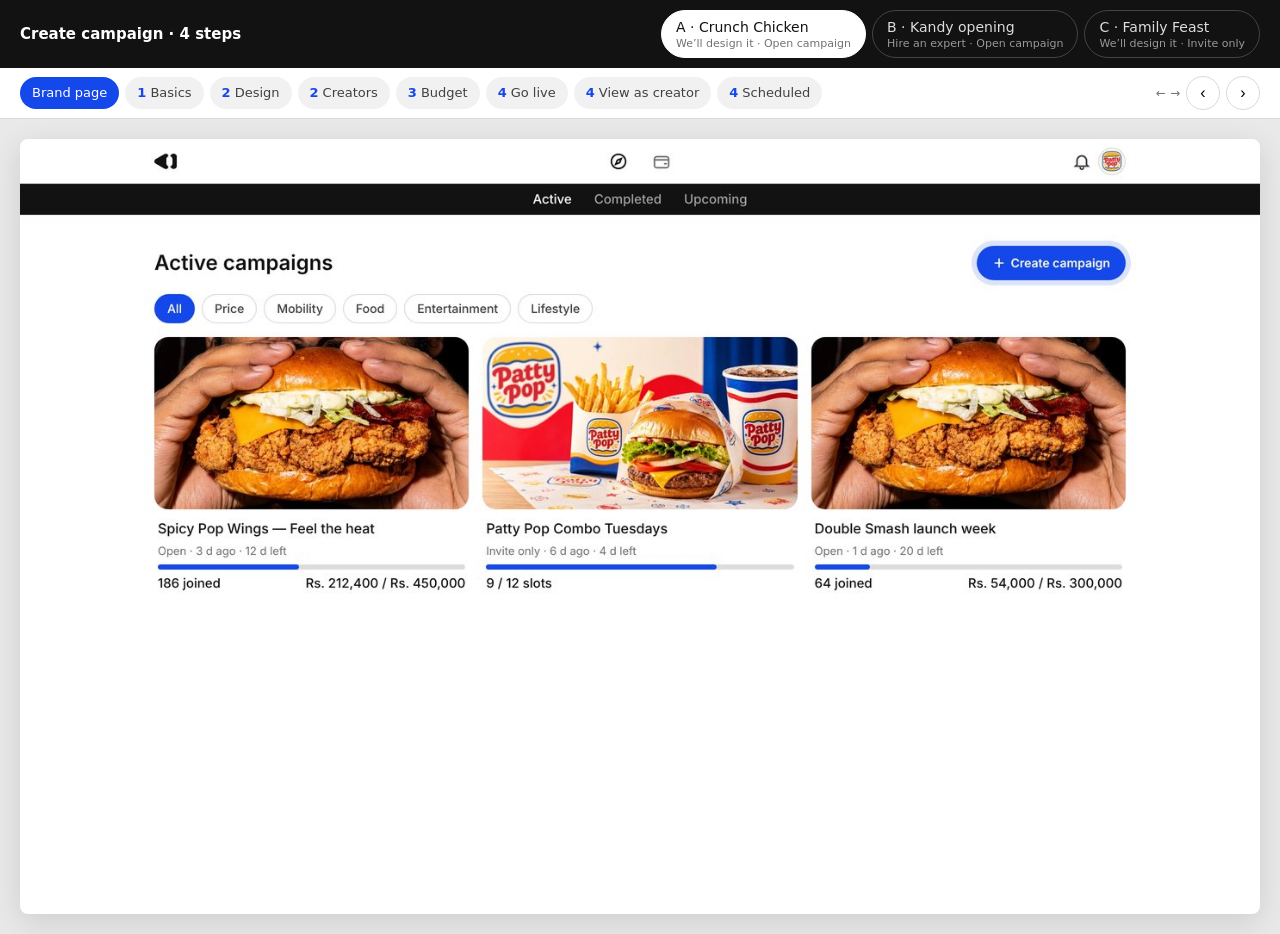
==== campaign-screens/campaign-flow.html @ 77f5c112 "Add campaign-flow.html: a single file to click through the flow All screens of the three campaign ty" ====
<!DOCTYPE html>
<html lang="en"><head><meta charset="UTF-8"><meta name="viewport" content="width=device-width, initial-scale=1">
<title>Create campaign — flow</title>
<style>
*{box-sizing:border-box;margin:0;padding:0}
body{font:14px/20px -apple-system,'Inter',system-ui,sans-serif;background:#e9e9e9;color:#121212}
header{position:sticky;top:0;z-index:5;background:#121212;color:#fff;padding:10px 20px;display:flex;flex-wrap:wrap;gap:10px 24px;align-items:center}
header h1{font-size:15px;font-weight:600;margin-right:auto}
.types,.steps{display:flex;gap:6px;flex-wrap:wrap}
.types button{border:1px solid #444;background:none;color:#ddd;border-radius:100px;padding:6px 14px;font:inherit;cursor:pointer;text-align:left}
.types button small{display:block;font-size:11px;color:#999;line-height:14px}
.types button.on{background:#fff;color:#121212;border-color:#fff}
.types button.on small{color:#717171}
nav{position:sticky;top:var(--h,60px);z-index:4;background:#fff;border-bottom:1px solid #d9d9d9;padding:8px 20px;display:flex;align-items:center;gap:8px}
.steps button{border:0;background:#f1f1f1;border-radius:100px;padding:6px 12px;font:inherit;font-size:13px;cursor:pointer;color:#414141}
.steps button b{font-weight:600;color:#1548eb;margin-right:4px}
.steps button.on{background:#1548eb;color:#fff}.steps button.on b{color:#fff}
.arrows{margin-left:auto;display:flex;gap:6px;align-items:center;color:#717171;font-size:12px}
.arrows button{width:34px;height:34px;border-radius:50%;border:1px solid #d9d9d9;background:#fff;cursor:pointer;font-size:16px}
main{display:flex;justify-content:center;padding:20px}
main img{display:block;width:100%;max-width:1440px;height:auto;border-radius:8px;box-shadow:0 8px 30px rgba(0,0,0,.12);background:#fff}
</style></head><body>
<header><h1>Create campaign · 4 steps</h1><div class="types" id="types"></div></header>
<nav><div class="steps" id="steps"></div><div class="arrows"><span>← →</span><button id="prev" aria-label="Previous">‹</button><button id="next" aria-label="Next">›</button></div></nav>
<main><img id="shot" alt=""></main>
<script>
const TYPES = {"a": ["Crunch Chicken", "We’ll design it · Open campaign"], "b": ["Kandy opening", "Hire an expert · Open campaign"], "c": ["Family Feast", "We’ll design it · Invite only"]};
const FLOWS = {"a": [{"id": "00-brand-page", "n": 0, "label": "Brand page"}, {"id": "a1-basics", "n": 1, "label": "Basics"}, {"id": "a2-design", "n": 2, "label": "Design"}, {"id": "a2-creators", "n": 2, "label": "Creators"}, {"id": "a3-budget", "n": 3, "label": "Budget"}, {"id": "a4-golive", "n": 4, "label": "Go live"}, {"id": "a4b-creator-view", "n": 4, "label": "View as creator"}, {"id": "a5-scheduled", "n": 4, "label": "Scheduled"}], "b": [{"id": "00-brand-page", "n": 0, "label": "Brand page"}, {"id": "b1-basics", "n": 1, "label": "Basics"}, {"id": "b2-design", "n": 2, "label": "Design"}, {"id": "b2-creators", "n": 2, "label": "Creators"}, {"id": "b3-budget", "n": 3, "label": "Budget"}, {"id": "b4-golive", "n": 4, "label": "Go live"}, {"id": "b4b-creator-view", "n": 4, "label": "View as creator"}, {"id": "b5-scheduled", "n": 4, "label": "Scheduled"}], "c": [{"id": "00-brand-page", "n": 0, "label": "Brand page"}, {"id": "c1-basics", "n": 1, "label": "Basics"}, {"id": "c2-design", "n": 2, "label": "Design"}, {"id": "c2-creators", "n": 2, "label": "Creators"}, {"id": "c3-budget", "n": 3, "label": "Budget"}, {"id": "c4-golive", "n": 4, "label": "Go live"}, {"id": "c4b-creator-view", "n": 4, "label": "View as creator"}, {"id": "c5-scheduled", "n": 4, "label": "Scheduled"}]};
const IMG = {"00-brand-page": "[data-uri]", "a1-basics": "[data-uri]", "a2-design": "[data-uri]", "a2-creators": "[data-uri]", "a3-budget": "[data-uri]", "a4-golive": "[data-uri]", "a4b-creator-view": "[data-uri]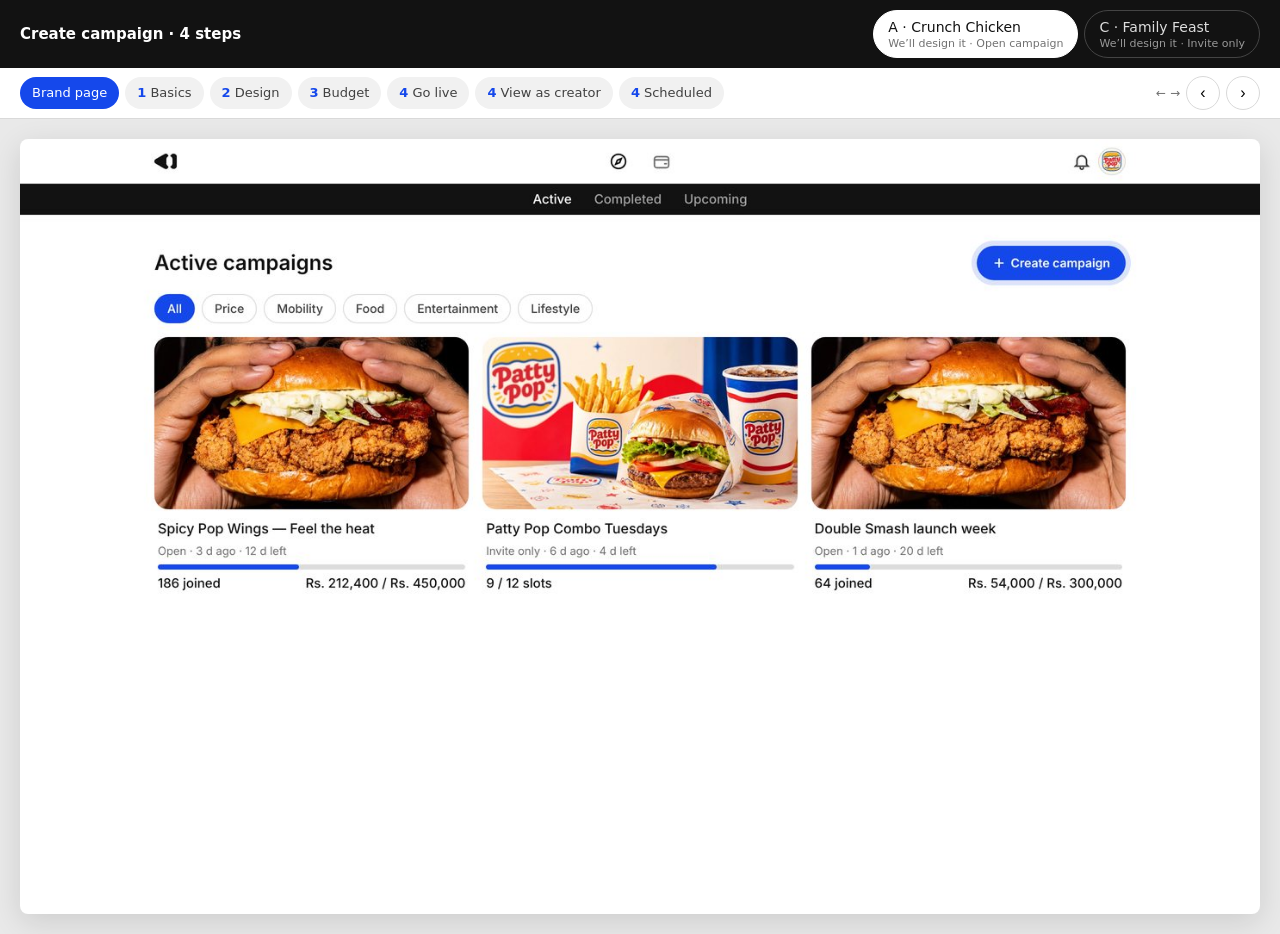
